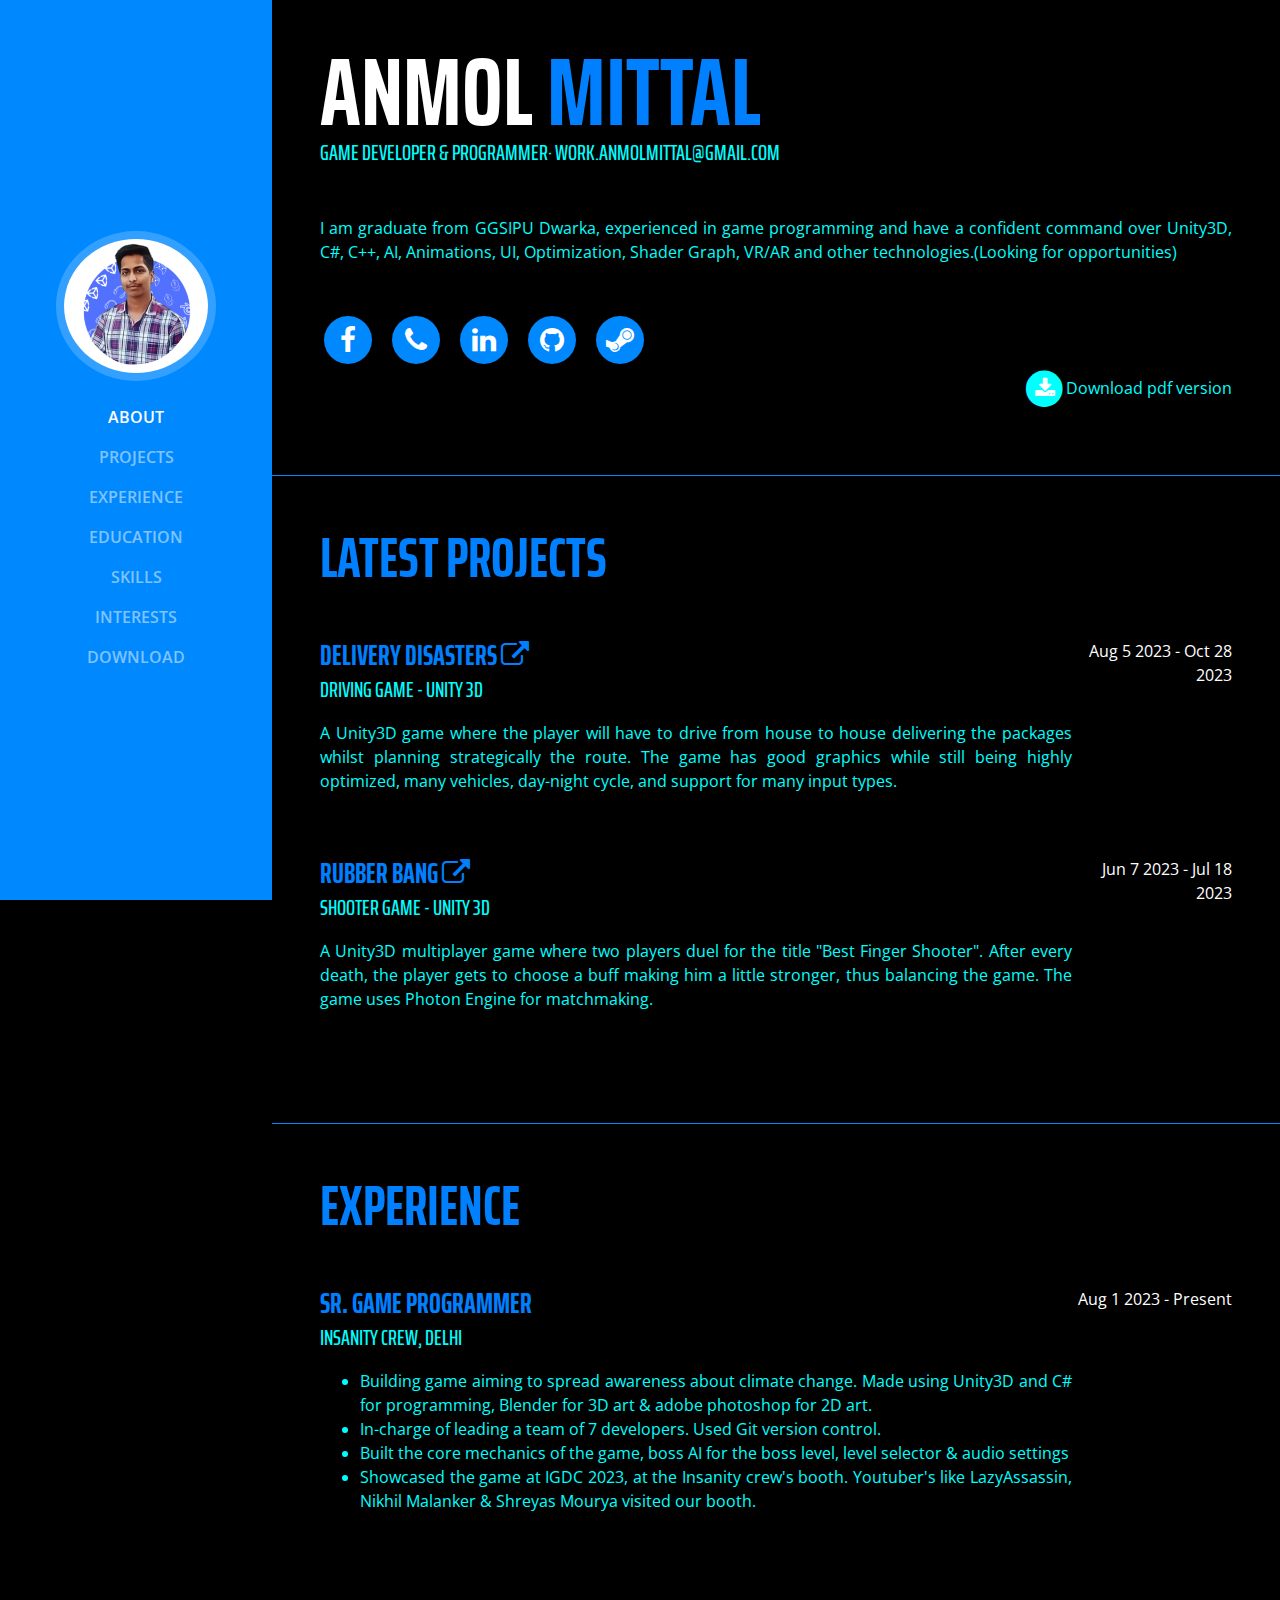
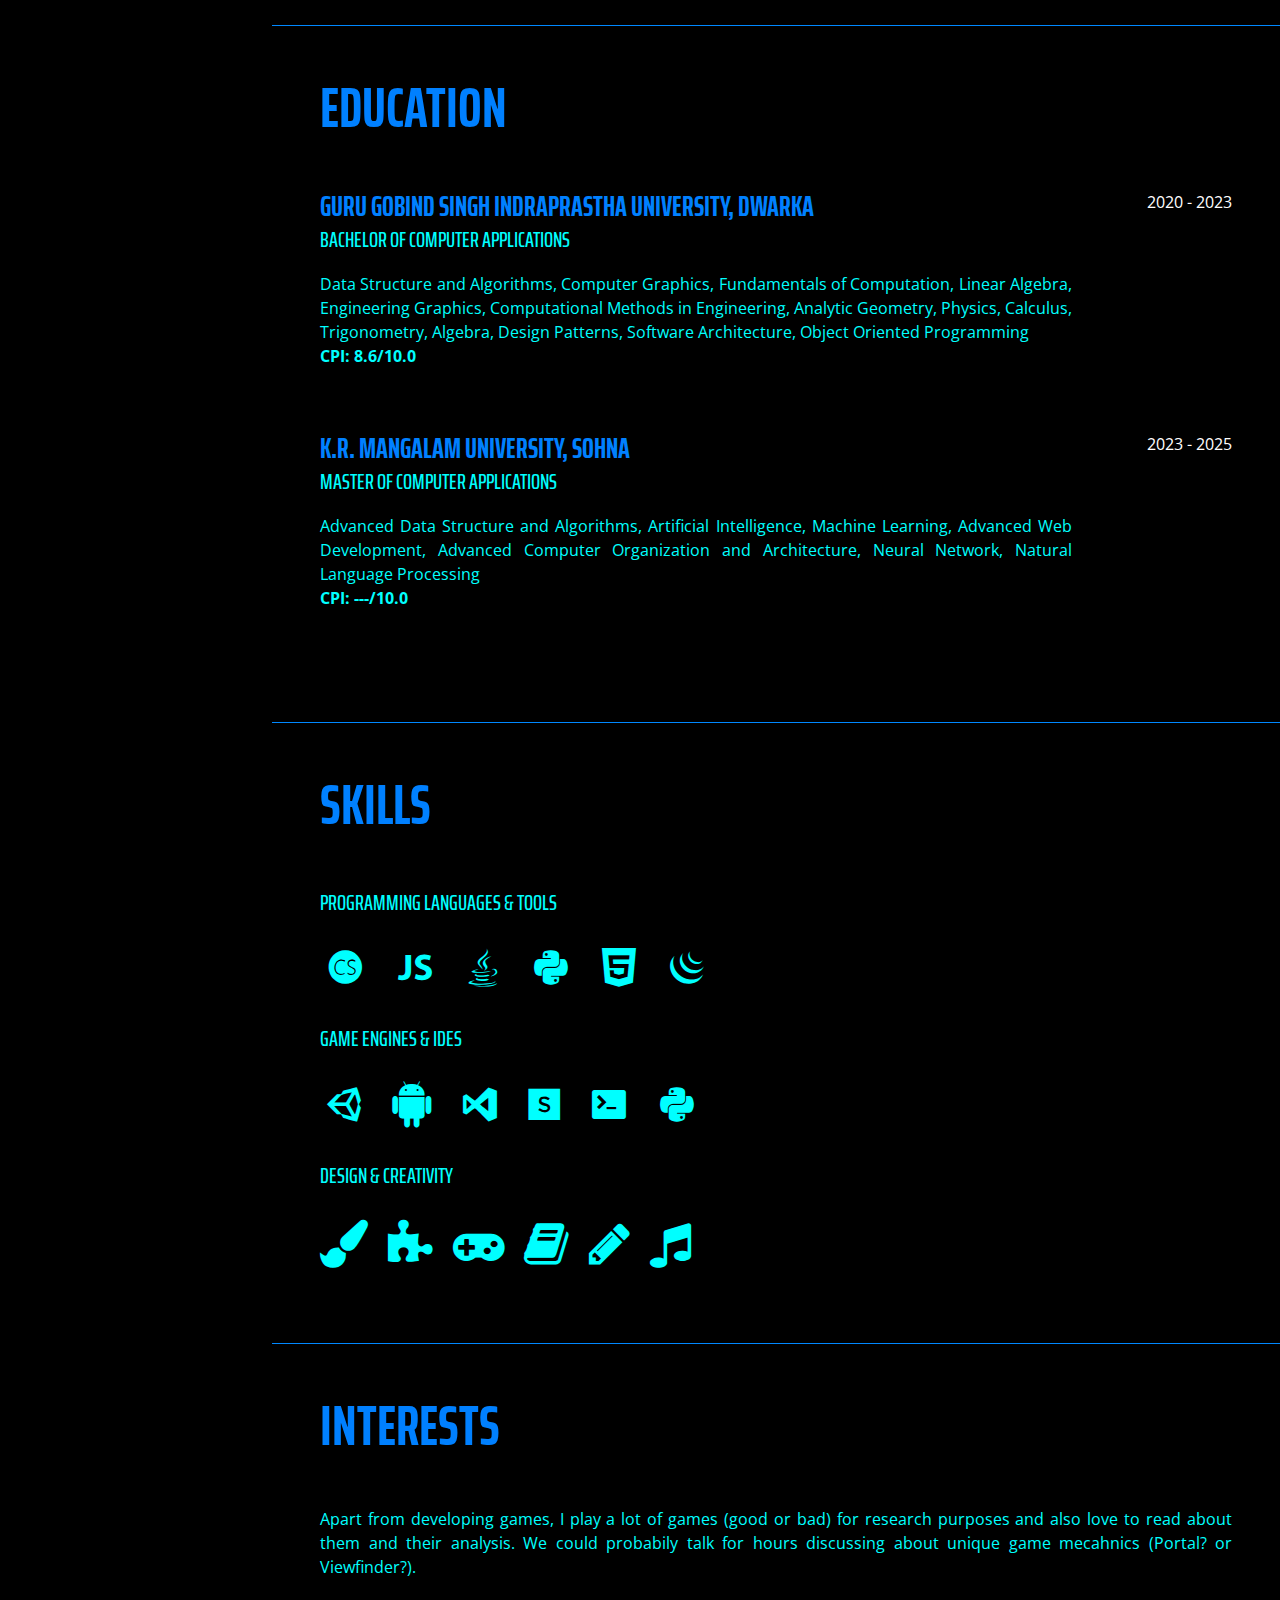
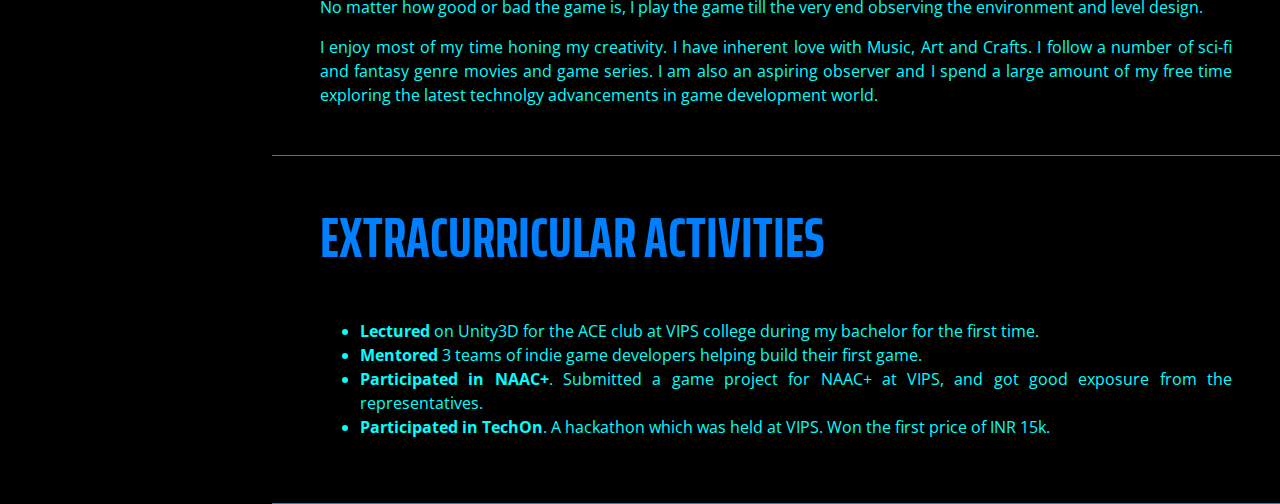
==== resume/index.html @ c1fe66d9 "Initial Commit" ====
<!DOCTYPE html>
<html lang="en">

  <head>

    <meta charset="utf-8">
    <meta name="viewport" content="width=device-width, initial-scale=1, shrink-to-fit=no">
    <meta name="description" content="Game Programmer and Developer Portfolio of Anmol Mittal, GGSIPU Dwarka BCA graduate. Experienced in Unity3D, C#, C++, Gameplay Prototyping, Unity Programming, Shader and many more.">
    <meta name="author" content="Anmol Mittal, work.anmolmittal@gmail.com">
    <meta name="keywords" content="Game, Programmer, Gameplay, Developer, Indie, Developer, Portfolio, Resume, Unity, Unity3D, C#, C++, C, Python, India, Indian, AR, VR, MR, Mixed, Reality, AI, 3D, 2D,">
    <meta property="og:image" content="..\img\Potrait.jpg">

    <title>Game Developer Resume, Anmol Mittal</title>

    <!-- Bootstrap core CSS -->
    <link href="vendor/bootstrap/css/bootstrap.min.css" rel="stylesheet">

    <!-- Custom fonts for this template -->
    <link href="https://fonts.googleapis.com/css?family=Saira+Extra+Condensed" rel="stylesheet">
    <link href="https://fonts.googleapis.com/css?family=Open+Sans" rel="stylesheet">
    <link href="../vendor/font-awesome/css/font-awesome.min.css" rel="stylesheet">
    <link href="vendor/devicons/css/devicons.min.css" rel="stylesheet">
    <link href="vendor/simple-line-icons/css/simple-line-icons.css" rel="stylesheet">

    <!-- Custom styles for this template -->
    <link href="css/resume.min.css" rel="stylesheet">

  </head>

  <body id="page-top">

    <nav class="navbar navbar-expand-lg navbar-dark bg-primary fixed-top" id="sideNav">
      <a class="navbar-brand js-scroll-trigger" target="_parent"  href="..">
        <span class="d-block d-lg-none">Anmol Mittal</span>
        <span class="d-none d-lg-block">
          <img class="img-fluid img-profile rounded-circle mx-auto mb-2" src="../img/Potrait.jpg"  alt="Anmol Mittal, Game Programmer" title="Anmol Mittal">
        </span>
      </a>
      <button class="bg-primary navbar-toggler" type="button" data-toggle="collapse" data-target="#navbarSupportedContent" aria-controls="navbarSupportedContent" aria-expanded="false" aria-label="Toggle navigation" style="outline:0px">
        <span class="navbar-toggler-icon"></span>
      </button>
      <div class="bg-primary collapse navbar-collapse" id="navbarSupportedContent">
        <ul class="navbar-nav">
          <li class="nav-item">
            <a id="ScrollTo-about" class="nav-link js-scroll-trigger" href="#about">About</a>
          </li>
          <li class="nav-item">
            <a id="ScrollTo-publication" class="nav-link js-scroll-trigger" href="#publication">Projects</a>
          </li>
          <li class="nav-item">
            <a id="ScrollTo-experience" class="nav-link js-scroll-trigger" href="#experience">Experience</a>
          </li>
          <li class="nav-item">
            <a id="ScrollTo-education" class="nav-link js-scroll-trigger" href="#education">Education</a>
          </li>
          <li class="nav-item">
            <a id="ScrollTo-skills" class="nav-link js-scroll-trigger" href="#skills">Skills</a>
          </li>
          <li class="nav-item">
            <a id="ScrollTo-interests" class="nav-link js-scroll-trigger" href="#interests">Interests</a>
          </li>
          <li class="nav-item">
            <a class="nav-link js-scroll-trigger" href="CV.pdf" download="CV.pdf">Download</a>
          </li>
        </ul>
      </div>
    </nav>

    <div class="container-fluid p-0">

      <section class="resume-section p-3 p-lg-5 d-flex d-column" id="about">
        <div class="my-auto">
          <a target="_parent"  href="..">
            <h1 class="mb-0">
              <span class="text-primary">Anmol</span>
              Mittal
            </h1>
          </a>
          <div class="subheading mb-5">Game Developer & Programmer·
            <a href="mailto:work.anmolmittal@gmail.com">work.anmolmittal@gmail.com</a>
          </div>
          <p class="mb-5">I am graduate from GGSIPU Dwarka, experienced in game programming and have a confident command over Unity3D, C#, C++, AI, Animations, UI, Optimization, Shader Graph, VR/AR and other technologies.(Looking for opportunities)</p>
          <ul class="list-inline list-social-icons mb-0">
            <li class="list-inline-item">
              <a href="https://www.instagram.com/gamedev_anmol/" target="_blank">
                <span class="fa-stack fa-lg">
                  <i class="fa fa-circle fa-stack-2x"></i>
                  <i class="fa fa-facebook fa-stack-1x fa-inverse"></i>
                </span>
              </a>
            </li>
            <li class="list-inline-item">
              <a href="tel:+919810838879">
                <span class="fa-stack fa-lg">
                  <i class="fa fa-circle fa-stack-2x"></i>
                  <i class="fa fa-phone fa-stack-1x fa-inverse"></i>
                </span>
              </a>
            </li>
            <li class="list-inline-item">
              <a href="https://www.linkedin.com/in/anmol-mittal-programmer/" target="_blank">
                <span class="fa-stack fa-lg">
                  <i class="fa fa-circle fa-stack-2x"></i>
                  <i class="fa fa-linkedin fa-stack-1x fa-inverse"></i>
                </span>
              </a>
            </li>
            <li class="list-inline-item">
              <a href="https://github.com/Anmol-1903" target="_blank">
                <span class="fa-stack fa-lg">
                  <i class="fa fa-circle fa-stack-2x"></i>
                  <i class="fa fa-github fa-stack-1x fa-inverse"></i>
                </span>
              </a>
            </li>
            <li class="list-inline-item">
              <a href="https://anmol-1903.itch.io/" target="_blank">
                <span class="fa-stack fa-lg">
                  <i class="fa fa-circle fa-stack-2x"></i>
                  <i class="fa fa-steam fa-stack-1x fa-inverse"></i>
                </span>
              </a>
            </li>
          </ul>
          <p style="float: right" class="list-inline-item">
            <a href="CV.pdf" download="CV.pdf">
              <span class="fa-stack fa-lg">
                <i class="fa fa-circle fa-stack-2x"></i>
                <i class="fa fa-download fa-stack-1x fa-inverse"></i>
              </span>Download pdf version
            </a>
          </p>
        </div>
      </section>

      
      <section class="resume-section p-3 p-lg-5 d-flex flex-column" id="publication">
          <div class="my-auto">
            <h2 class="mb-5">Latest Projects</h2>
  
            <div class="resume-item d-flex flex-column flex-md-row mb-5">
              <div class="resume-content mr-auto">
                <a target="_blank" href="https://anmol-1903.itch.io/delivery-disasters"><h3 class="mb-0">Delivery Disasters <i class="fa fa-external-link"></i></h3></a>
                <div class="subheading mb-3">Driving game - Unity 3D</div>
                <p>A Unity3D game where the player will have to drive from house to house delivering the packages whilst planning strategically the route. The game has good graphics while still being highly optimized, many vehicles, day-night cycle, and support for many input types.</p>
              </div>
              <div class="resume-date text-md-right">
                <span class="text-primary">Aug 5 2023 - Oct 28 2023</span>
              </div>
            </div> 

          <div class="resume-item d-flex flex-column flex-md-row mb-5">
            <div class="resume-content mr-auto">
              <a target="_blank" href="https://anmol-1903.itch.io/rubber-bang"><h3 class="mb-0">Rubber Bang <i class="fa fa-external-link"></i></h3></a>
              <div class="subheading mb-3">Shooter game - Unity 3D</div>
              <p>A Unity3D multiplayer game where two players duel for the title "Best Finger Shooter". After every death, the player gets to choose a buff making him a little stronger, thus balancing the game. The game uses Photon Engine for matchmaking.</p>
            </div>
            <div class="resume-date text-md-right">
              <span class="text-primary">Jun 7 2023 - Jul 18 2023</span>
            </div>
          </div>
    </section> 

      <section class="resume-section p-3 p-lg-5 d-flex flex-column" id="experience">
        <div class="my-auto">
          <h2 class="mb-5">Experience</h2>

          <div class="resume-item d-flex flex-column flex-md-row mb-5">
            <div class="resume-content mr-auto">
              <h3 class="mb-0">Sr. Game Programmer</h3>
              <div class="subheading mb-3">Insanity Crew, Delhi</div>
              <ul>
                  <li>Building game aiming to spread awareness about climate change. Made using Unity3D and C# for programming, Blender for 3D art & adobe photoshop for 2D art.</li>
                  <li>In-charge of leading a team of 7 developers. Used Git version control. </li>
                  <li>Built the core mechanics of the game, boss AI for the boss level, level selector & audio settings</li>
                  <li>Showcased the game at IGDC 2023, at the Insanity crew's booth. Youtuber's like LazyAssassin, Nikhil Malanker & Shreyas Mourya visited our booth.</li>
              </ul>
            </div>
            <div class="resume-date text-md-right">
              <span class="text-primary">Aug 1 2023 - Present</span>
            </div>
          </div>
        </section>


      <section class="resume-section p-3 p-lg-5 d-flex flex-column" id="education">
        <div class="my-auto">
          <h2 class="mb-5">Education</h2>

          <div class="resume-item d-flex flex-column flex-md-row mb-5">
            <div class="resume-content mr-auto">
              <h3 class="mb-0">Guru Gobind Singh Indraprastha University, Dwarka</h3>
              <div class="subheading mb-3">Bachelor of Computer Applications</div>
              <div>Data Structure and Algorithms, Computer Graphics, Fundamentals of Computation, Linear Algebra, Engineering Graphics, Computational Methods in Engineering, Analytic Geometry, Physics, Calculus, Trigonometry, Algebra, Design Patterns, Software Architecture, Object Oriented Programming</div>
              <p><b>CPI: 8.6/10.0</b></p>
            </div>
            <div class="resume-date text-md-right">
              <span class="text-primary">2020 - 2023</span>
            </div>
          </div>

        </div>
          <div class="resume-item d-flex flex-column flex-md-row mb-5">
            <div class="resume-content mr-auto">
              <h3 class="mb-0">K.R. Mangalam University, Sohna</h3>
              <div class="subheading mb-3">Master of Computer Applications</div>
              <div> Advanced Data Structure and Algorithms, Artificial Intelligence, Machine Learning, Advanced Web Development, Advanced Computer Organization and Architecture, Neural Network, Natural Language Processing</div>
              <p><b>CPI: ---/10.0</b></p>
            </div>
            <div class="resume-date text-md-right">
              <span class="text-primary">2023 - 2025</span>
            </div>
          </div>
      </section>

      <section class="resume-section p-3 p-lg-5 d-flex flex-column" id="skills">
        <div class="my-auto">
          <h2 class="mb-5">Skills</h2>
          
          <div class="subheading mb-3">Programming Languages &amp; Tools</div>
          <ul class="list-inline list-icons">
            <li class="list-inline-item">
              <i class="devicons devicons-scriptcs"></i>
            </li>
            <li class="list-inline-item">
              <i class="devicons devicons-javascript"></i>
            </li>
            <li class="list-inline-item">
              <i class="devicons devicons-java"></i>
            </li>
            <li class="list-inline-item">
              <i class="devicons devicons-python"></i>
            </li>
            <li class="list-inline-item">
              <i class="devicons devicons-html5"></i>
            </li>
            <li class="list-inline-item">
              <i class="devicons devicons-jquery"></i>
            </li>
          </ul>
          <div class="subheading mb-3">Game Engines &amp; IDEs</div>
          <ul class="list-inline list-icons">
            <li class="list-inline-item">
              <i class="devicons devicons-unity_small"></i>
            </li>
            <li class="list-inline-item">
              <i class="devicons devicons-android"></i>
            </li>
            <li class="list-inline-item">
              <i class="devicons devicons-visualstudio"></i>
            </li>
            <li class="list-inline-item">
              <i class="devicons devicons-sublime"></i>
            </li>
            <li class="list-inline-item">
              <i class="devicons devicons-terminal"></i>
            </li>
            <li class="list-inline-item">
              <i class="devicons devicons-python"></i>
            </li>
          </ul>
          <div class="subheading mb-3">Design &amp; Creativity</div>
          <ul class="list-inline list-icons">
            <li class="list-inline-item">
              <i class="fa fa-paint-brush"></i>
            </li>
            <li class="list-inline-item">
              <i class="fa fa-puzzle-piece"></i>
            </li>
            <li class="list-inline-item">
              <i class="fa fa-gamepad"></i>
            </li>
            <li class="list-inline-item">
              <i class="fa fa-book"></i>
            </li>
            <li class="list-inline-item">
              <i class="fa fa-pencil"></i>
            </li>
            <li class="list-inline-item">
              <i class="fa fa-music"></i>
            </li>
          </ul>
        </div>
      </section>      

      <section class="resume-section p-3 p-lg-5 d-flex flex-column" id="interests">
        <div class="my-auto">
          <h2 class="mb-5">Interests</h2>
          <p>Apart from developing games, I play a lot of games (good or bad) for research purposes and also love to read about them and their analysis. We could probabily talk for hours discussing about unique game mecahnics (Portal? or Viewfinder?).</p>
          <p>No matter how good or bad the game is, I play the game till the very end observing the environment and level design.</p>
          <p class="mb-0">I enjoy most of my time honing my creativity. I have inherent love with Music, Art and Crafts. I follow a number of sci-fi and fantasy genre movies and game series. I am also an aspiring observer and I spend a large amount of my free time exploring the latest technolgy advancements in game development world.</p>
        </div>
      </section>

      <section class="resume-section p-3 p-lg-5 d-flex flex-column" id="extracurricular">
        <div class="my-auto">
          <h2 class="mb-5">Extracurricular Activities</h2>
          <ul>
            <li><b>Lectured</b> on Unity3D for the ACE club at VIPS college during my bachelor for the first time.</li>
            <li><b>Mentored</b> 3 teams of indie game developers helping build their first game.</li>
            <li><b>Participated in NAAC+</b>. Submitted a game project for NAAC+ at VIPS, and got good exposure from the representatives.</li>
            <li><b>Participated in TechOn</b>. A hackathon which was held at VIPS. Won the first price of INR 15k.</li>
        </ul>
        </div>
      </section>

    </div>

    <!-- Bootstrap core JavaScript -->
    <script src="../vendor/jquery/jquery.min.js"></script>
    <script src="vendor/bootstrap/js/bootstrap.bundle.min.js"></script>

    <!-- Plugin JavaScript -->
    <script src="vendor/jquery-easing/jquery.easing.min.js"></script>

    <!-- Custom scripts for this template -->
    <script src="js/resume.min.js"></script>
    <script src="js/resumeHeight.js"></script>

  </body>

</html>
---- resume/vendor/devicons/css/devicons.min.css ----
/*!
 *  Devicons 1.8.0 made by Theodore Vorillas / http://vorillaz.com 
 */
@font-face{font-family:devicons;src:url(../fonts/devicons.eot?xqxft6);src:url(../fonts/devicons.eot?#iefixxqxft6) format("embedded-opentype"),url(../fonts/devicons.woff?xqxft6) format("woff"),url(../fonts/devicons.ttf?xqxft6) format("truetype"),url(../fonts/devicons.svg?xqxft6#devicons) format("svg");font-weight:400;font-style:normal}.devicons{font-family:devicons;speak:none;font-style:normal;font-weight:400;font-variant:normal;text-transform:none;line-height:1;-webkit-font-smoothing:antialiased;-moz-osx-font-smoothing:grayscale}.devicons-git:before{content:"\e602"}.devicons-git_compare:before{content:"\e628"}.devicons-git_branch:before{content:"\e625"}.devicons-git_commit:before{content:"\e629"}.devicons-git_pull_request:before{content:"\e626"}.devicons-git_merge:before{content:"\e627"}.devicons-bitbucket:before{content:"\e603"}.devicons-github_alt:before{content:"\e608"}.devicons-github_badge:before{content:"\e609"}.devicons-github:before{content:"\e60a"}.devicons-github_full:before{content:"\e617"}.devicons-java:before{content:"\e638"}.devicons-ruby:before{content:"\e639"}.devicons-scala:before{content:"\e637"}.devicons-python:before{content:"\e63c"}.devicons-go:before{content:"\e624"}.devicons-ruby_on_rails:before{content:"\e63b"}.devicons-django:before{content:"\e61d"}.devicons-markdown:before{content:"\e63e"}.devicons-php:before{content:"\e63d"}.devicons-mysql:before{content:"\e604"}.devicons-streamline:before{content:"\e605"}.devicons-database:before{content:"\e606"}.devicons-laravel:before{content:"\e63f"}.devicons-javascript:before{content:"\e64e"}.devicons-angular:before{content:"\e653"}.devicons-backbone:before{content:"\e652"}.devicons-coffeescript:before{content:"\e651"}.devicons-jquery:before{content:"\e650"}.devicons-modernizr:before{content:"\e620"}.devicons-jquery_ui:before{content:"\e654"}.devicons-ember:before{content:"\e61b"}.devicons-dojo:before{content:"\e61c"}.devicons-nodejs:before{content:"\e619"}.devicons-nodejs_small:before{content:"\e618"}.devicons-javascript_shield:before{content:"\e64f"}.devicons-bootstrap:before{content:"\e647"}.devicons-sass:before{content:"\e64b"}.devicons-css3_full:before{content:"\e64a"}.devicons-css3:before{content:"\e649"}.devicons-html5:before{content:"\e636"}.devicons-html5_multimedia:before{content:"\e632"}.devicons-html5_device_access:before{content:"\e633"}.devicons-html5_3d_effects:before{content:"\e635"}.devicons-html5_connectivity:before{content:"\e634"}.devicons-ghost_small:before{content:"\e614"}.devicons-ghost:before{content:"\e61f"}.devicons-magento:before{content:"\e640"}.devicons-joomla:before{content:"\e641"}.devicons-jekyll_small:before{content:"\e60d"}.devicons-drupal:before{content:"\e642"}.devicons-wordpress:before{content:"\e60b"}.devicons-grunt:before{content:"\e64c"}.devicons-bower:before{content:"\e64d"}.devicons-npm:before{content:"\e61e"}.devicons-yahoo_small:before{content:"\e62b"}.devicons-yahoo:before{content:"\e615"}.devicons-bing_small:before{content:"\e600"}.devicons-windows:before{content:"\e60f"}.devicons-linux:before{content:"\e612"}.devicons-ubuntu:before{content:"\e63a"}.devicons-android:before{content:"\e60e"}.devicons-apple:before{content:"\e611"}.devicons-appstore:before{content:"\e613"}.devicons-phonegap:before{content:"\e630"}.devicons-blackberry:before{content:"\e623"}.devicons-stackoverflow:before{content:"\e610"}.devicons-techcrunch:before{content:"\e62c"}.devicons-codrops:before{content:"\e62f"}.devicons-css_tricks:before{content:"\e601"}.devicons-smashing_magazine:before{content:"\e62d"}.devicons-netmagazine:before{content:"\e62e"}.devicons-codepen:before{content:"\e616"}.devicons-cssdeck:before{content:"\e62a"}.devicons-hackernews:before{content:"\e61a"}.devicons-dropbox:before{content:"\e607"}.devicons-google_drive:before{content:"\e631"}.devicons-visualstudio:before{content:"\e60c"}.devicons-unity_small:before{content:"\e621"}.devicons-raspberry_pi:before{content:"\e622"}.devicons-chrome:before{content:"\e643"}.devicons-ie:before{content:"\e644"}.devicons-firefox:before{content:"\e645"}.devicons-opera:before{content:"\e646"}.devicons-safari:before{content:"\e648"}.devicons-swift:before{content:"\e655"}.devicons-symfony:before{content:"\e656"}.devicons-symfony_badge:before{content:"\e657"}.devicons-less:before{content:"\e658"}.devicons-stylus:before{content:"\e659"}.devicons-trello:before{content:"\e65a"}.devicons-atlassian:before{content:"\e65b"}.devicons-jira:before{content:"\e65c"}.devicons-envato:before{content:"\e65d"}.devicons-snap_svg:before{content:"\e65e"}.devicons-raphael:before{content:"\e65f"}.devicons-google_analytics:before{content:"\e660"}.devicons-compass:before{content:"\e661"}.devicons-onedrive:before{content:"\e662"}.devicons-gulp:before{content:"\e663"}.devicons-atom:before{content:"\e664"}.devicons-cisco:before{content:"\e665"}.devicons-nancy:before{content:"\e666"}.devicons-clojure:before{content:"\e668"}.devicons-clojure_alt:before{content:"\e66a"}.devicons-perl:before{content:"\e669"}.devicons-celluloid:before{content:"\e66b"}.devicons-w3c:before{content:"\e66c"}.devicons-redis:before{content:"\e66d"}.devicons-postgresql:before{content:"\e66e"}.devicons-webplatform:before{content:"\e66f"}.devicons-jenkins:before{content:"\e667"}.devicons-requirejs:before{content:"\e670"}.devicons-opensource:before{content:"\e671"}.devicons-typo3:before{content:"\e672"}.devicons-uikit:before{content:"\e673"}.devicons-doctrine:before{content:"\e674"}.devicons-groovy:before{content:"\e675"}.devicons-nginx:before{content:"\e676"}.devicons-haskell:before{content:"\e677"}.devicons-zend:before{content:"\e678"}.devicons-gnu:before{content:"\e679"}.devicons-yeoman:before{content:"\e67a"}.devicons-heroku:before{content:"\e67b"}.devicons-debian:before{content:"\e67d"}.devicons-travis:before{content:"\e67e"}.devicons-dotnet:before{content:"\e67f"}.devicons-codeigniter:before{content:"\e680"}.devicons-javascript_badge:before{content:"\e681"}.devicons-yii:before{content:"\e682"}.devicons-msql_server:before{content:"\e67c"}.devicons-composer:before{content:"\e683"}.devicons-krakenjs_badge:before{content:"\e684"}.devicons-krakenjs:before{content:"\e685"}.devicons-mozilla:before{content:"\e686"}.devicons-firebase:before{content:"\e687"}.devicons-sizzlejs:before{content:"\e688"}.devicons-creativecommons:before{content:"\e689"}.devicons-creativecommons_badge:before{content:"\e68a"}.devicons-mitlicence:before{content:"\e68b"}.devicons-senchatouch:before{content:"\e68c"}.devicons-bugsense:before{content:"\e68d"}.devicons-extjs:before{content:"\e68e"}.devicons-mootools_badge:before{content:"\e68f"}.devicons-mootools:before{content:"\e690"}.devicons-ruby_rough:before{content:"\e691"}.devicons-komodo:before{content:"\e692"}.devicons-coda:before{content:"\e693"}.devicons-bintray:before{content:"\e694"}.devicons-terminal:before{content:"\e695"}.devicons-code:before{content:"\e696"}.devicons-responsive:before{content:"\e697"}.devicons-dart:before{content:"\e698"}.devicons-aptana:before{content:"\e699"}.devicons-mailchimp:before{content:"\e69a"}.devicons-netbeans:before{content:"\e69b"}.devicons-dreamweaver:before{content:"\e69c"}.devicons-brackets:before{content:"\e69d"}.devicons-eclipse:before{content:"\e69e"}.devicons-cloud9:before{content:"\e69f"}.devicons-scrum:before{content:"\e6a0"}.devicons-prolog:before{content:"\e6a1"}.devicons-terminal_badge:before{content:"\e6a2"}.devicons-code_badge:before{content:"\e6a3"}.devicons-mongodb:before{content:"\e6a4"}.devicons-meteor:before{content:"\e6a5"}.devicons-meteorfull:before{content:"\e6a6"}.devicons-fsharp:before{content:"\e6a7"}.devicons-rust:before{content:"\e6a8"}.devicons-ionic:before{content:"\e6a9"}.devicons-sublime:before{content:"\e6aa"}.devicons-appcelerator:before{content:"\e6ab"}.devicons-asterisk:before{content:"\e6ac"}.devicons-aws:before{content:"\e6ad"}.devicons-digital-ocean:before{content:"\e6ae"}.devicons-dlang:before{content:"\e6af"}.devicons-docker:before{content:"\e6b0"}.devicons-erlang:before{content:"\e6b1"}.devicons-google-cloud-platform:before{content:"\e6b2"}.devicons-grails:before{content:"\e6b3"}.devicons-illustrator:before{content:"\e6b4"}.devicons-intellij:before{content:"\e6b5"}.devicons-materializecss:before{content:"\e6b6"}.devicons-openshift:before{content:"\e6b7"}.devicons-photoshop:before{content:"\e6b8"}.devicons-rackspace:before{content:"\e6b9"}.devicons-react:before{content:"\e6ba"}.devicons-redhat:before{content:"\e6bb"}.devicons-scriptcs:before{content:"\e6bc"}.devicons-sqllite:before{content:"\e6c4"}.devicons-vim:before{content:"\e6c5"}
---- resume/vendor/simple-line-icons/css/simple-line-icons.css ----
@font-face {
  font-family: 'simple-line-icons';
  src: url('../fonts/Simple-Line-Icons.eot?v=2.4.0');
  src: url('../fonts/Simple-Line-Icons.eot?v=2.4.0#iefix') format('embedded-opentype'), url('../fonts/Simple-Line-Icons.woff2?v=2.4.0') format('woff2'), url('../fonts/Simple-Line-Icons.ttf?v=2.4.0') format('truetype'), url('../fonts/Simple-Line-Icons.woff?v=2.4.0') format('woff'), url('../fonts/Simple-Line-Icons.svg?v=2.4.0#simple-line-icons') format('svg');
  font-weight: normal;
  font-style: normal;
}
/*
 Use the following CSS code if you want to have a class per icon.
 Instead of a list of all class selectors, you can use the generic [class*="icon-"] selector, but it's slower:
*/
.icon-user,
.icon-people,
.icon-user-female,
.icon-user-follow,
.icon-user-following,
.icon-user-unfollow,
.icon-login,
.icon-logout,
.icon-emotsmile,
.icon-phone,
.icon-call-end,
.icon-call-in,
.icon-call-out,
.icon-map,
.icon-location-pin,
.icon-direction,
.icon-directions,
.icon-compass,
.icon-layers,
.icon-menu,
.icon-list,
.icon-options-vertical,
.icon-options,
.icon-arrow-down,
.icon-arrow-left,
.icon-arrow-right,
.icon-arrow-up,
.icon-arrow-up-circle,
.icon-arrow-left-circle,
.icon-arrow-right-circle,
.icon-arrow-down-circle,
.icon-check,
.icon-clock,
.icon-plus,
.icon-minus,
.icon-close,
.icon-event,
.icon-exclamation,
.icon-organization,
.icon-trophy,
.icon-screen-smartphone,
.icon-screen-desktop,
.icon-plane,
.icon-notebook,
.icon-mustache,
.icon-mouse,
.icon-magnet,
.icon-energy,
.icon-disc,
.icon-cursor,
.icon-cursor-move,
.icon-crop,
.icon-chemistry,
.icon-speedometer,
.icon-shield,
.icon-screen-tablet,
.icon-magic-wand,
.icon-hourglass,
.icon-graduation,
.icon-ghost,
.icon-game-controller,
.icon-fire,
.icon-eyeglass,
.icon-envelope-open,
.icon-envelope-letter,
.icon-bell,
.icon-badge,
.icon-anchor,
.icon-wallet,
.icon-vector,
.icon-speech,
.icon-puzzle,
.icon-printer,
.icon-present,
.icon-playlist,
.icon-pin,
.icon-picture,
.icon-handbag,
.icon-globe-alt,
.icon-globe,
.icon-folder-alt,
.icon-folder,
.icon-film,
.icon-feed,
.icon-drop,
.icon-drawer,
.icon-docs,
.icon-doc,
.icon-diamond,
.icon-cup,
.icon-calculator,
.icon-bubbles,
.icon-briefcase,
.icon-book-open,
.icon-basket-loaded,
.icon-basket,
.icon-bag,
.icon-action-undo,
.icon-action-redo,
.icon-wrench,
.icon-umbrella,
.icon-trash,
.icon-tag,
.icon-support,
.icon-frame,
.icon-size-fullscreen,
.icon-size-actual,
.icon-shuffle,
.icon-share-alt,
.icon-share,
.icon-rocket,
.icon-question,
.icon-pie-chart,
.icon-pencil,
.icon-note,
.icon-loop,
.icon-home,
.icon-grid,
.icon-graph,
.icon-microphone,
.icon-music-tone-alt,
.icon-music-tone,
.icon-earphones-alt,
.icon-earphones,
.icon-equalizer,
.icon-like,
.icon-dislike,
.icon-control-start,
.icon-control-rewind,
.icon-control-play,
.icon-control-pause,
.icon-control-forward,
.icon-control-end,
.icon-volume-1,
.icon-volume-2,
.icon-volume-off,
.icon-calendar,
.icon-bulb,
.icon-chart,
.icon-ban,
.icon-bubble,
.icon-camrecorder,
.icon-camera,
.icon-cloud-download,
.icon-cloud-upload,
.icon-envelope,
.icon-eye,
.icon-flag,
.icon-heart,
.icon-info,
.icon-key,
.icon-link,
.icon-lock,
.icon-lock-open,
.icon-magnifier,
.icon-magnifier-add,
.icon-magnifier-remove,
.icon-paper-clip,
.icon-paper-plane,
.icon-power,
.icon-refresh,
.icon-reload,
.icon-settings,
.icon-star,
.icon-symbol-female,
.icon-symbol-male,
.icon-target,
.icon-credit-card,
.icon-paypal,
.icon-social-tumblr,
.icon-social-twitter,
.icon-social-facebook,
.icon-social-instagram,
.icon-social-linkedin,
.icon-social-pinterest,
.icon-social-github,
.icon-social-google,
.icon-social-reddit,
.icon-social-skype,
.icon-social-dribbble,
.icon-social-behance,
.icon-social-foursqare,
.icon-social-soundcloud,
.icon-social-spotify,
.icon-social-stumbleupon,
.icon-social-youtube,
.icon-social-dropbox,
.icon-social-vkontakte,
.icon-social-steam {
  font-family: 'simple-line-icons';
  speak: none;
  font-style: normal;
  font-weight: normal;
  font-variant: normal;
  text-transform: none;
  line-height: 1;
  /* Better Font Rendering =========== */
  -webkit-font-smoothing: antialiased;
  -moz-osx-font-smoothing: grayscale;
}
.icon-user:before {
  content: "\e005";
}
.icon-people:before {
  content: "\e001";
}
.icon-user-female:before {
  content: "\e000";
}
.icon-user-follow:before {
  content: "\e002";
}
.icon-user-following:before {
  content: "\e003";
}
.icon-user-unfollow:before {
  content: "\e004";
}
.icon-login:before {
  content: "\e066";
}
.icon-logout:before {
  content: "\e065";
}
.icon-emotsmile:before {
  content: "\e021";
}
.icon-phone:before {
  content: "\e600";
}
.icon-call-end:before {
  content: "\e048";
}
.icon-call-in:before {
  content: "\e047";
}
.icon-call-out:before {
  content: "\e046";
}
.icon-map:before {
  content: "\e033";
}
.icon-location-pin:before {
  content: "\e096";
}
.icon-direction:before {
  content: "\e042";
}
.icon-directions:before {
  content: "\e041";
}
.icon-compass:before {
  content: "\e045";
}
.icon-layers:before {
  content: "\e034";
}
.icon-menu:before {
  content: "\e601";
}
.icon-list:before {
  content: "\e067";
}
.icon-options-vertical:before {
  content: "\e602";
}
.icon-options:before {
  content: "\e603";
}
.icon-arrow-down:before {
  content: "\e604";
}
.icon-arrow-left:before {
  content: "\e605";
}
.icon-arrow-right:before {
  content: "\e606";
}
.icon-arrow-up:before {
  content: "\e607";
}
.icon-arrow-up-circle:before {
  content: "\e078";
}
.icon-arrow-left-circle:before {
  content: "\e07a";
}
.icon-arrow-right-circle:before {
  content: "\e079";
}
.icon-arrow-down-circle:before {
  content: "\e07b";
}
.icon-check:before {
  content: "\e080";
}
.icon-clock:before {
  content: "\e081";
}
.icon-plus:before {
  content: "\e095";
}
.icon-minus:before {
  content: "\e615";
}
.icon-close:before {
  content: "\e082";
}
.icon-event:before {
  content: "\e619";
}
.icon-exclamation:before {
  content: "\e617";
}
.icon-organization:before {
  content: "\e616";
}
.icon-trophy:before {
  content: "\e006";
}
.icon-screen-smartphone:before {
  content: "\e010";
}
.icon-screen-desktop:before {
  content: "\e011";
}
.icon-plane:before {
  content: "\e012";
}
.icon-notebook:before {
  content: "\e013";
}
.icon-mustache:before {
  content: "\e014";
}
.icon-mouse:before {
  content: "\e015";
}
.icon-magnet:before {
  content: "\e016";
}
.icon-energy:before {
  content: "\e020";
}
.icon-disc:before {
  content: "\e022";
}
.icon-cursor:before {
  content: "\e06e";
}
.icon-cursor-move:before {
  content: "\e023";
}
.icon-crop:before {
  content: "\e024";
}
.icon-chemistry:before {
  content: "\e026";
}
.icon-speedometer:before {
  content: "\e007";
}
.icon-shield:before {
  content: "\e00e";
}
.icon-screen-tablet:before {
  content: "\e00f";
}
.icon-magic-wand:before {
  content: "\e017";
}
.icon-hourglass:before {
  content: "\e018";
}
.icon-graduation:before {
  content: "\e019";
}
.icon-ghost:before {
  content: "\e01a";
}
.icon-game-controller:before {
  content: "\e01b";
}
.icon-fire:before {
  content: "\e01c";
}
.icon-eyeglass:before {
  content: "\e01d";
}
.icon-envelope-open:before {
  content: "\e01e";
}
.icon-envelope-letter:before {
  content: "\e01f";
}
.icon-bell:before {
  content: "\e027";
}
.icon-badge:before {
  content: "\e028";
}
.icon-anchor:before {
  content: "\e029";
}
.icon-wallet:before {
  content: "\e02a";
}
.icon-vector:before {
  content: "\e02b";
}
.icon-speech:before {
  content: "\e02c";
}
.icon-puzzle:before {
  content: "\e02d";
}
.icon-printer:before {
  content: "\e02e";
}
.icon-present:before {
  content: "\e02f";
}
.icon-playlist:before {
  content: "\e030";
}
.icon-pin:before {
  content: "\e031";
}
.icon-picture:before {
  content: "\e032";
}
.icon-handbag:before {
  content: "\e035";
}
.icon-globe-alt:before {
  content: "\e036";
}
.icon-globe:before {
  content: "\e037";
}
.icon-folder-alt:before {
  content: "\e039";
}
.icon-folder:before {
  content: "\e089";
}
.icon-film:before {
  content: "\e03a";
}
.icon-feed:before {
  content: "\e03b";
}
.icon-drop:before {
  content: "\e03e";
}
.icon-drawer:before {
  content: "\e03f";
}
.icon-docs:before {
  content: "\e040";
}
.icon-doc:before {
  content: "\e085";
}
.icon-diamond:before {
  content: "\e043";
}
.icon-cup:before {
  content: "\e044";
}
.icon-calculator:before {
  content: "\e049";
}
.icon-bubbles:before {
  content: "\e04a";
}
.icon-briefcase:before {
  content: "\e04b";
}
.icon-book-open:before {
  content: "\e04c";
}
.icon-basket-loaded:before {
  content: "\e04d";
}
.icon-basket:before {
  content: "\e04e";
}
.icon-bag:before {
  content: "\e04f";
}
.icon-action-undo:before {
  content: "\e050";
}
.icon-action-redo:before {
  content: "\e051";
}
.icon-wrench:before {
  content: "\e052";
}
.icon-umbrella:before {
  content: "\e053";
}
.icon-trash:before {
  content: "\e054";
}
.icon-tag:before {
  content: "\e055";
}
.icon-support:before {
  content: "\e056";
}
.icon-frame:before {
  content: "\e038";
}
.icon-size-fullscreen:before {
  content: "\e057";
}
.icon-size-actual:before {
  content: "\e058";
}
.icon-shuffle:before {
  content: "\e059";
}
.icon-share-alt:before {
  content: "\e05a";
}
.icon-share:before {
  content: "\e05b";
}
.icon-rocket:before {
  content: "\e05c";
}
.icon-question:before {
  content: "\e05d";
}
.icon-pie-chart:before {
  content: "\e05e";
}
.icon-pencil:before {
  content: "\e05f";
}
.icon-note:before {
  content: "\e060";
}
.icon-loop:before {
  content: "\e064";
}
.icon-home:before {
  content: "\e069";
}
.icon-grid:before {
  content: "\e06a";
}
.icon-graph:before {
  content: "\e06b";
}
.icon-microphone:before {
  content: "\e063";
}
.icon-music-tone-alt:before {
  content: "\e061";
}
.icon-music-tone:before {
  content: "\e062";
}
.icon-earphones-alt:before {
  content: "\e03c";
}
.icon-earphones:before {
  content: "\e03d";
}
.icon-equalizer:before {
  content: "\e06c";
}
.icon-like:before {
  content: "\e068";
}
.icon-dislike:before {
  content: "\e06d";
}
.icon-control-start:before {
  content: "\e06f";
}
.icon-control-rewind:before {
  content: "\e070";
}
.icon-control-play:before {
  content: "\e071";
}
.icon-control-pause:before {
  content: "\e072";
}
.icon-control-forward:before {
  content: "\e073";
}
.icon-control-end:before {
  content: "\e074";
}
.icon-volume-1:before {
  content: "\e09f";
}
.icon-volume-2:before {
  content: "\e0a0";
}
.icon-volume-off:before {
  content: "\e0a1";
}
.icon-calendar:before {
  content: "\e075";
}
.icon-bulb:before {
  content: "\e076";
}
.icon-chart:before {
  content: "\e077";
}
.icon-ban:before {
  content: "\e07c";
}
.icon-bubble:before {
  content: "\e07d";
}
.icon-camrecorder:before {
  content: "\e07e";
}
.icon-camera:before {
  content: "\e07f";
}
.icon-cloud-download:before {
  content: "\e083";
}
.icon-cloud-upload:before {
  content: "\e084";
}
.icon-envelope:before {
  content: "\e086";
}
.icon-eye:before {
  content: "\e087";
}
.icon-flag:before {
  content: "\e088";
}
.icon-heart:before {
  content: "\e08a";
}
.icon-info:before {
  content: "\e08b";
}
.icon-key:before {
  content: "\e08c";
}
.icon-link:before {
  content: "\e08d";
}
.icon-lock:before {
  content: "\e08e";
}
.icon-lock-open:before {
  content: "\e08f";
}
.icon-magnifier:before {
  content: "\e090";
}
.icon-magnifier-add:before {
  content: "\e091";
}
.icon-magnifier-remove:before {
  content: "\e092";
}
.icon-paper-clip:before {
  content: "\e093";
}
.icon-paper-plane:before {
  content: "\e094";
}
.icon-power:before {
  content: "\e097";
}
.icon-refresh:before {
  content: "\e098";
}
.icon-reload:before {
  content: "\e099";
}
.icon-settings:before {
  content: "\e09a";
}
.icon-star:before {
  content: "\e09b";
}
.icon-symbol-female:before {
  content: "\e09c";
}
.icon-symbol-male:before {
  content: "\e09d";
}
.icon-target:before {
  content: "\e09e";
}
.icon-credit-card:before {
  content: "\e025";
}
.icon-paypal:before {
  content: "\e608";
}
.icon-social-tumblr:before {
  content: "\e00a";
}
.icon-social-twitter:before {
  content: "\e009";
}
.icon-social-facebook:before {
  content: "\e00b";
}
.icon-social-instagram:before {
  content: "\e609";
}
.icon-social-linkedin:before {
  content: "\e60a";
}
.icon-social-pinterest:before {
  content: "\e60b";
}
.icon-social-github:before {
  content: "\e60c";
}
.icon-social-google:before {
  content: "\e60d";
}
.icon-social-reddit:before {
  content: "\e60e";
}
.icon-social-skype:before {
  content: "\e60f";
}
.icon-social-dribbble:before {
  content: "\e00d";
}
.icon-social-behance:before {
  content: "\e610";
}
.icon-social-foursqare:before {
  content: "\e611";
}
.icon-social-soundcloud:before {
  content: "\e612";
}
.icon-social-spotify:before {
  content: "\e613";
}
.icon-social-stumbleupon:before {
  content: "\e614";
}
.icon-social-youtube:before {
  content: "\e008";
}
.icon-social-dropbox:before {
  content: "\e00c";
}
.icon-social-vkontakte:before {
  content: "\e618";
}
.icon-social-steam:before {
  content: "\e620";
}
---- resume/css/resume.min.css ----
body {
    font-family: 'Open Sans', serif;
    padding-top: 54px;
    color: #00ffff;
    background-color: #000000;
}

@media (min-width:768px) {
    body {
        padding-top: 0;
        padding-left: 17rem;
        text-align: justify;
    }
}

h1,
h2,
h3,
h4,
h5,
h6 {
    font-family: 'Saira Extra Condensed', serif;
    font-weight: 700;
    text-transform: uppercase;
    color: #0080ff
}

h1 {
    font-size: 6rem;
    line-height: 5.5rem
}

h2 {
    font-size: 3.5rem
}

.subheading {
    text-transform: uppercase;
    font-weight: 500;
    font-family: 'Saira Extra Condensed', serif;
    font-size: 1.35rem
}

.list-social-icons a {
    color: #0088ff
}

.list-social-icons a:hover {
    color: #00ffff
}

.list-social-icons a .fa-lg {
    font-size: 1.75rem
}

.list-icons {
    font-size: 3rem
}

.list-icons .list-inline-item i:hover {
    color: rgb(255, 255, 255)
}

#sideNav .navbar-nav .nav-item .nav-link {
    font-weight: 600;
    text-transform: uppercase
}

@media (min-width:768px) {
    #sideNav {
        text-align: center;
        position: fixed;
        top: 0;
        left: 0;
        display: flex;
        flex-direction: column;
        width: 17rem;
        height: 100vh
    }

    #sideNav .navbar-brand {
        display: flex;
        margin: auto auto 0;
        padding: .5rem
    }

    #sideNav .navbar-brand .img-profile {
        max-width: 10rem;
        max-height: 10rem;
        border: .5rem solid rgba(255, 255, 255, .2)
    }

    #sideNav .navbar-collapse {
        display: flex;
        align-items: flex-start;
        flex-grow: 0;
        width: 100%;
        margin-bottom: auto
    }

    #sideNav .navbar-collapse .navbar-nav {
        flex-direction: column;
        width: 100%
    }

    #sideNav .navbar-collapse .navbar-nav .nav-item {
        display: block
    }

    #sideNav .navbar-collapse .navbar-nav .nav-item .nav-link {
        display: block
    }
}

section.resume-section {
    border-bottom: 1px solid #0088ff;
    padding-top: 5rem !important;
    padding-bottom: 5rem !important
}

section.resume-section .resume-item .resume-date {
    min-width: none
}

@media (min-width:768px) {
    section.resume-section {
        min-height: 0%
    }

    section.resume-section .resume-item .resume-date {
        min-width: 10rem
    }
}

@media (min-width:768px) {
    section.resume-section {
        padding-top: 3rem !important;
        padding-bottom: 3rem !important
    }
}

.bg-primary {
    background-color: #0088ff !important
}

.text-primary {
    color: #ffffff !important
}

a {
    color: #00ffff
}

a:active,
a:focus,
a:hover {
    color: #0088ff
}

::selection {
    text-shadow: none;
    background: #4740af;
    color: #fff
}
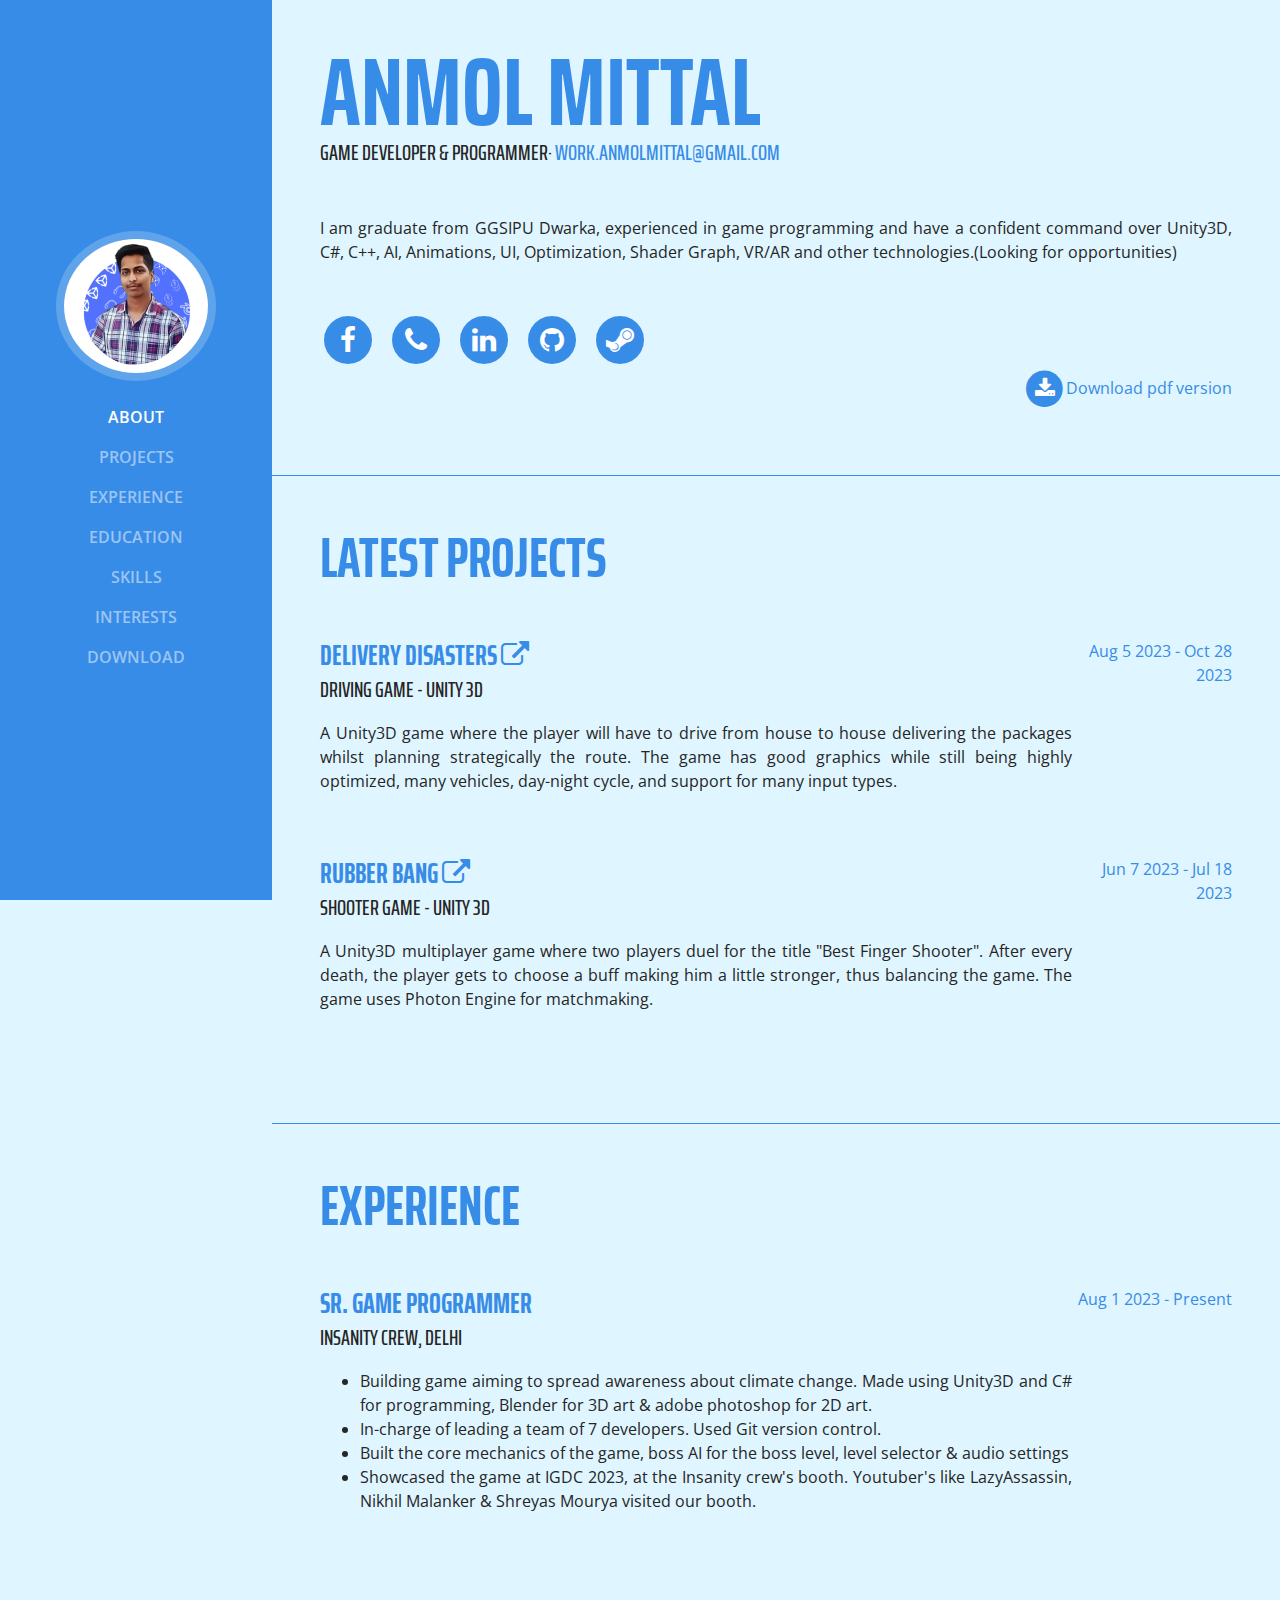
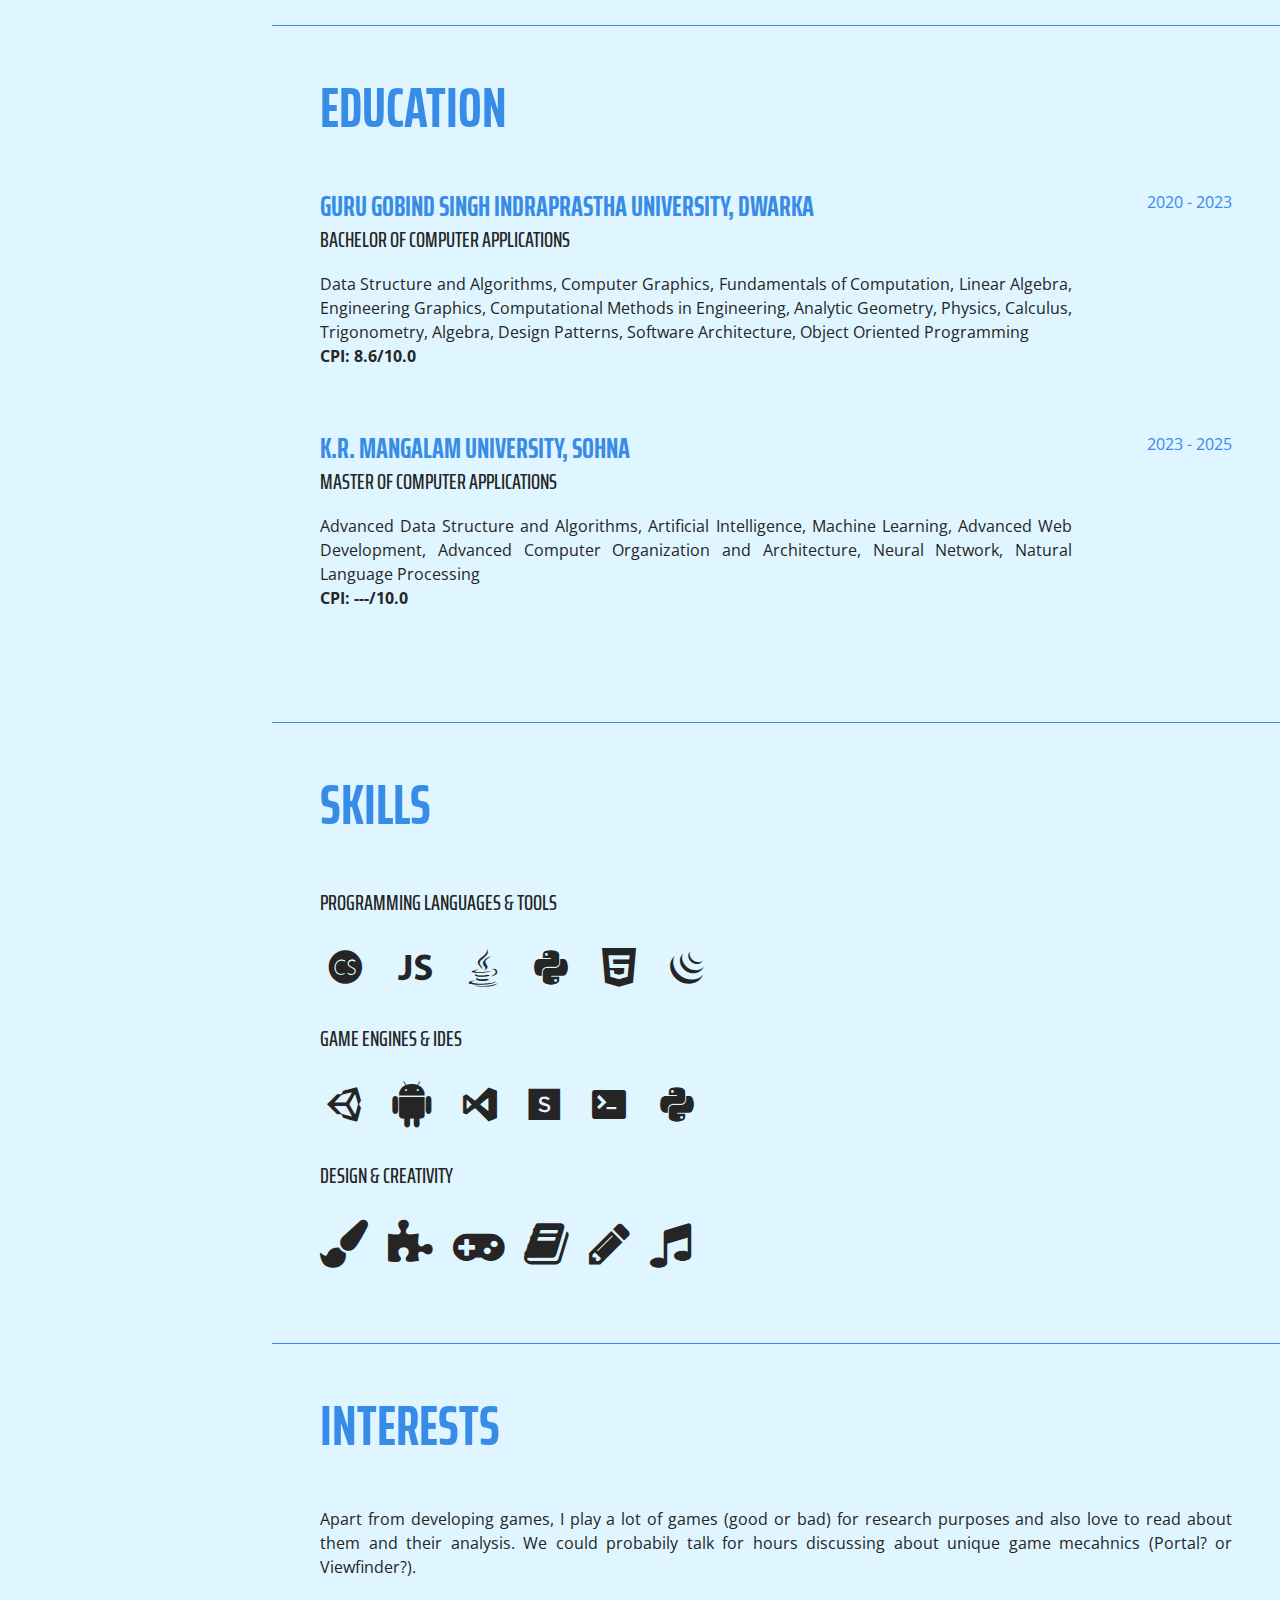
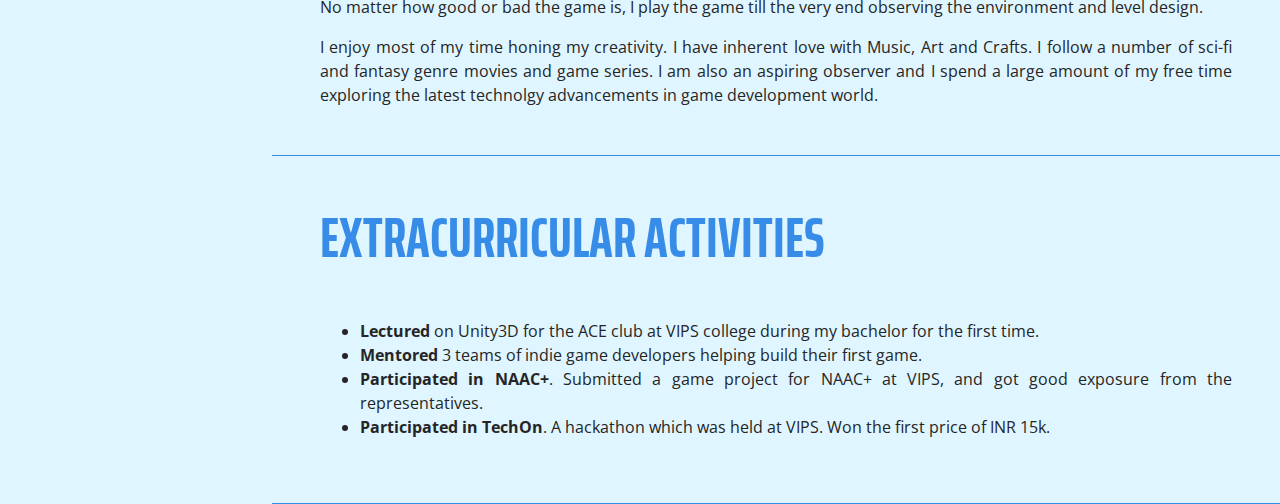
==== commit 79d383a6: "Media Query" ====
--- a/resume/index.html
+++ b/resume/index.html
@@ -27,7 +27,7 @@
 
   </head>
 
-  <body id="page-top">
+  <body id="page-top" class="Sidebar">
 
     <nav class="navbar navbar-expand-lg navbar-dark bg-primary fixed-top" id="sideNav">
       <a class="navbar-brand js-scroll-trigger" target="_parent"  href="..">
--- a/resume/css/resume.min.css
+++ b/resume/css/resume.min.css
@@ -1,8 +1,20 @@
+/* Default style for sidebar */
+.Sidebar {
+    display: block; /* Or whatever your default display property is */
+  }
+  
+  /* Media query to hide sidebar on mobile */
+  @media only screen and (max-width: 768px) {
+    .Sidebar {
+      display: none;
+    }
+  }
+  
 body {
     font-family: 'Open Sans', serif;
     padding-top: 54px;
-    color: #00ffff;
-    background-color: #000000;
+    color: #252525;
+    background-color: #DFF5FF;
 }
 
 @media (min-width:768px) {
@@ -22,7 +34,7 @@
     font-family: 'Saira Extra Condensed', serif;
     font-weight: 700;
     text-transform: uppercase;
-    color: #0080ff
+    color: #378CE7
 }
 
 h1 {
@@ -42,7 +54,7 @@
 }
 
 .list-social-icons a {
-    color: #0088ff
+    color: #378CE7
 }
 
 .list-social-icons a:hover {
@@ -113,7 +125,7 @@
 }
 
 section.resume-section {
-    border-bottom: 1px solid #0088ff;
+    border-bottom: 1px solid #378CE7;
     padding-top: 5rem !important;
     padding-bottom: 5rem !important
 }
@@ -140,25 +152,25 @@
 }
 
 .bg-primary {
-    background-color: #0088ff !important
+    background-color: #378CE7 !important
 }
 
 .text-primary {
-    color: #ffffff !important
+    color: #378CE7 !important
 }
 
 a {
-    color: #00ffff
+    color: #378CE7
 }
 
 a:active,
 a:focus,
 a:hover {
-    color: #0088ff
+    color: #378CE7
 }
 
 ::selection {
     text-shadow: none;
-    background: #4740af;
-    color: #fff
+    background: #378CE7;
+    color: #ffffff
 }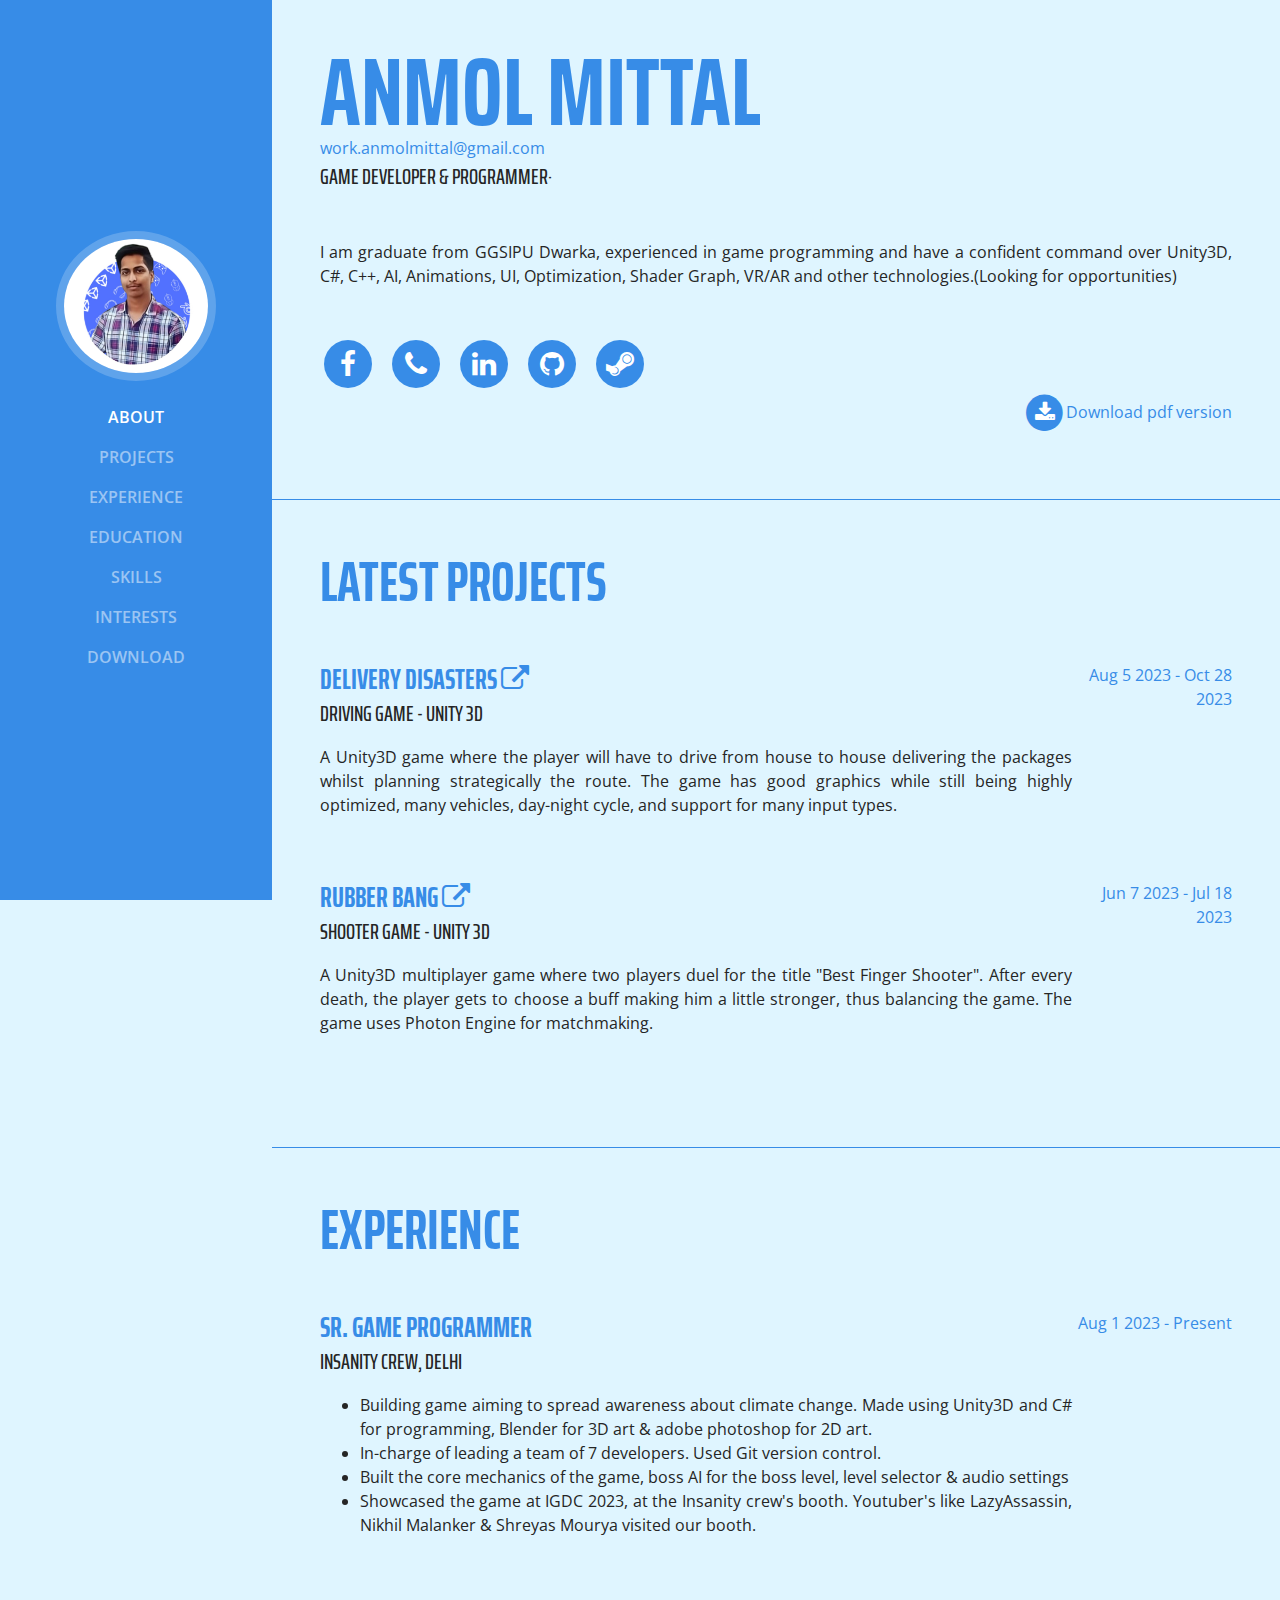
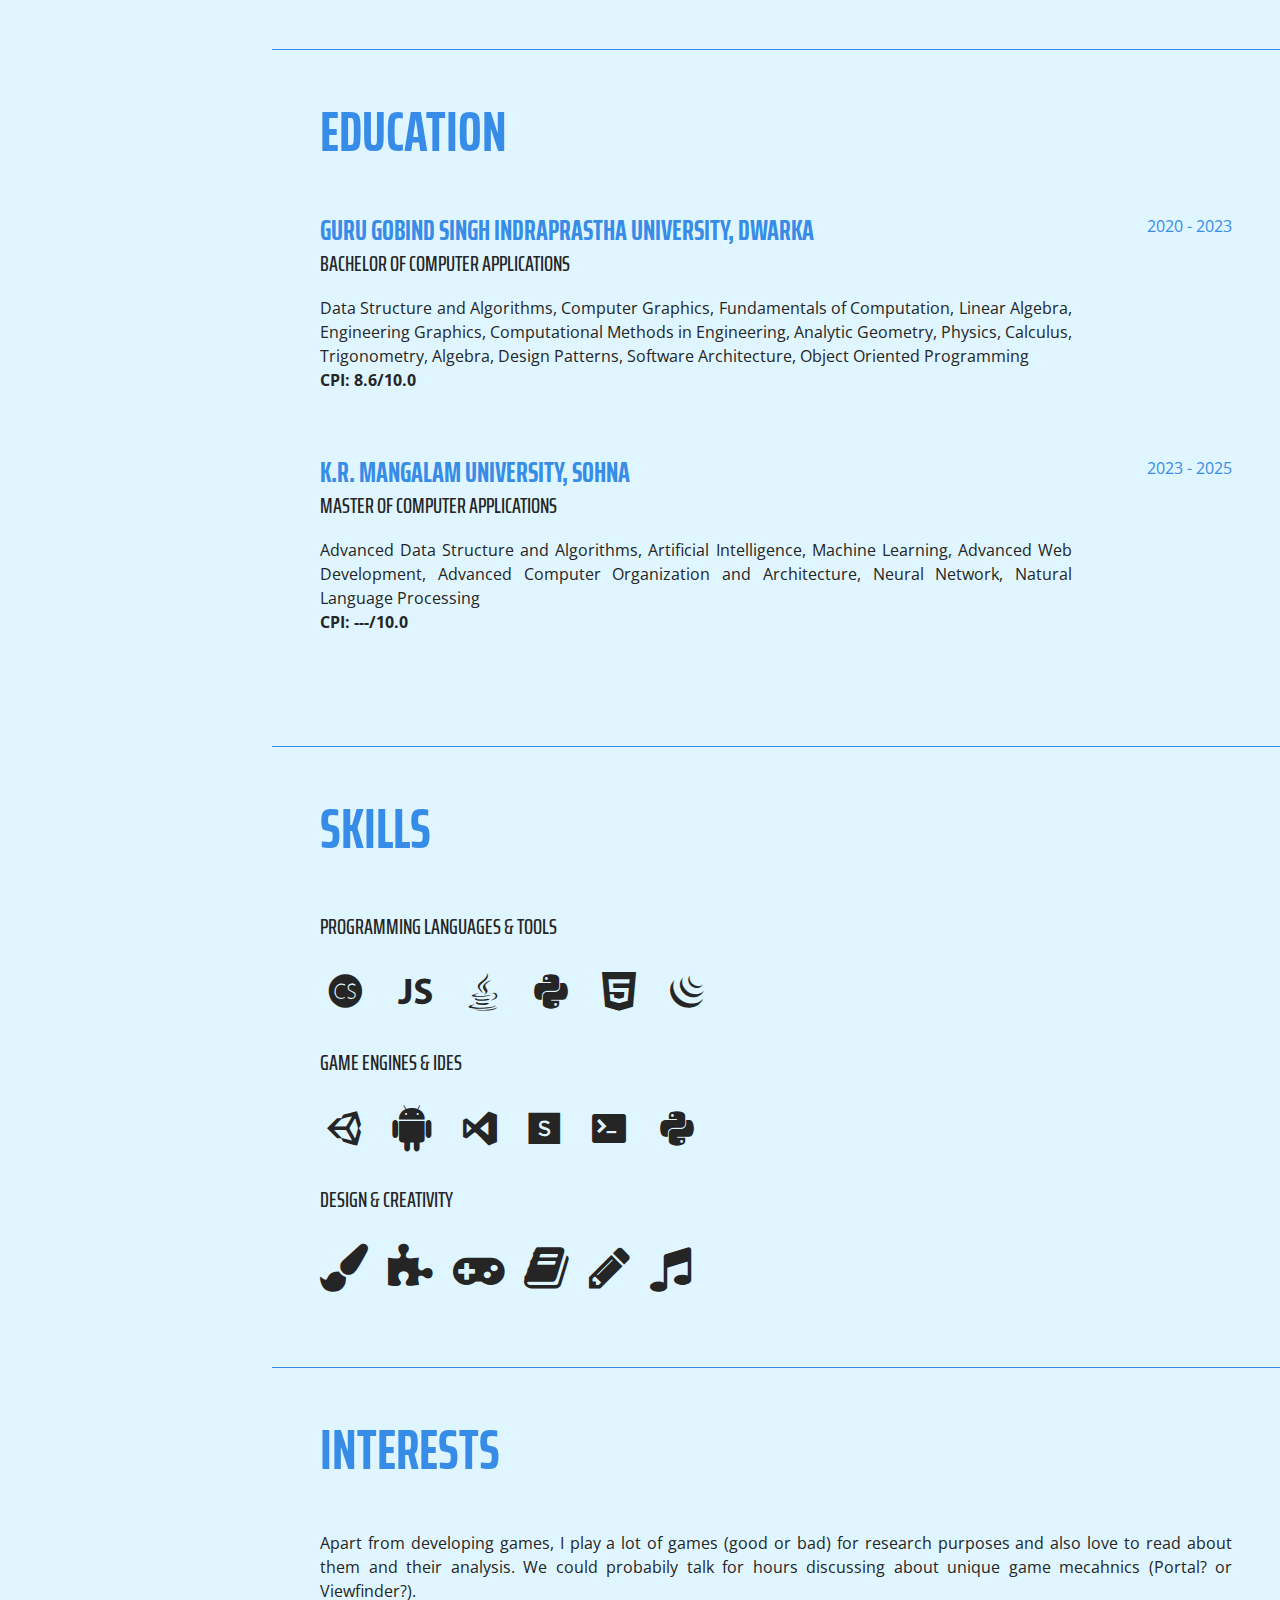
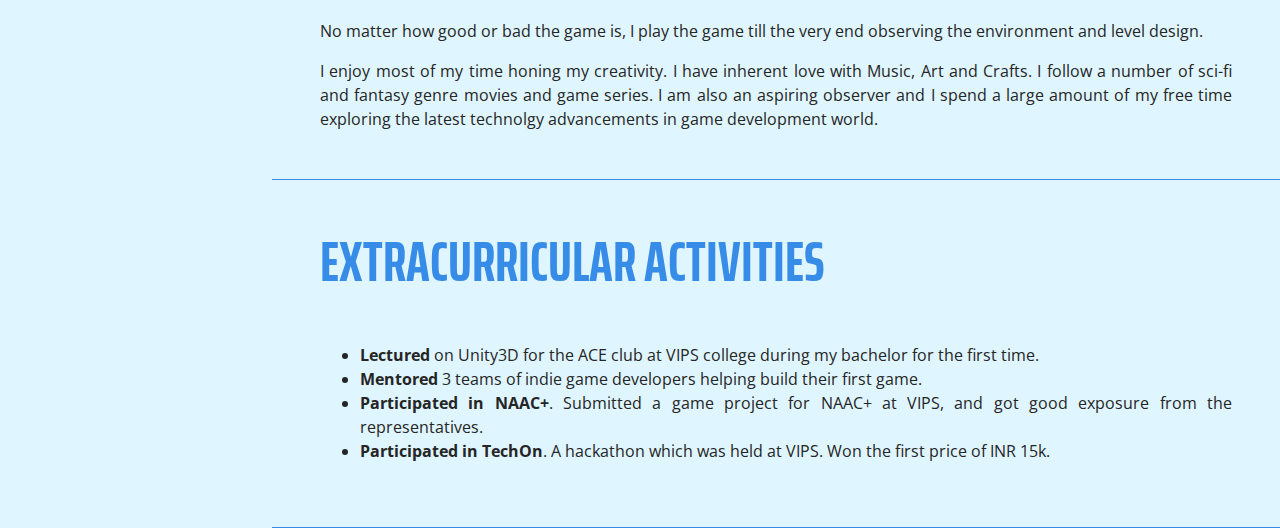
==== commit 3780fb3e: "Final Commits (Maybe)" ====
--- a/resume/index.html
+++ b/resume/index.html
@@ -27,7 +27,7 @@
 
   </head>
 
-  <body id="page-top" class="Sidebar">
+  <body id="page-top">
 
     <nav class="navbar navbar-expand-lg navbar-dark bg-primary fixed-top" id="sideNav">
       <a class="navbar-brand js-scroll-trigger" target="_parent"  href="..">
@@ -72,12 +72,12 @@
         <div class="my-auto">
           <a target="_parent"  href="..">
             <h1 class="mb-0">
-              <span class="text-primary">Anmol</span>
-              Mittal
+              <span class="text-primary">Anmol Mittal</span>
+              
             </h1>
           </a>
+          <a href="mailto:work.anmolmittal@gmail.com">work.anmolmittal@gmail.com</a>
           <div class="subheading mb-5">Game Developer & Programmer·
-            <a href="mailto:work.anmolmittal@gmail.com">work.anmolmittal@gmail.com</a>
           </div>
           <p class="mb-5">I am graduate from GGSIPU Dwarka, experienced in game programming and have a confident command over Unity3D, C#, C++, AI, Animations, UI, Optimization, Shader Graph, VR/AR and other technologies.(Looking for opportunities)</p>
           <ul class="list-inline list-social-icons mb-0">
--- a/resume/css/resume.min.css
+++ b/resume/css/resume.min.css
@@ -1,15 +1,55 @@
-/* Default style for sidebar */
-.Sidebar {
-    display: block; /* Or whatever your default display property is */
-  }
-  
   /* Media query to hide sidebar on mobile */
-  @media only screen and (max-width: 768px) {
-    .Sidebar {
+  @media (max-width:768px) {
+    #sideNav {
       display: none;
     }
   }
-  
+  @media (min-width:768px) {
+    #sideNav {
+        text-align: center;
+        position: fixed;
+        top: 0;
+        left: 0;
+        display: flex;
+        flex-direction: column;
+        width: 17rem;
+        height: 100vh
+    }
+
+    #sideNav .navbar-brand {
+        display: flex;
+        margin: auto auto 0;
+        padding: .5rem
+    }
+
+    #sideNav .navbar-brand .img-profile {
+        max-width: 10rem;
+        max-height: 10rem;
+        border: .5rem solid rgba(255, 255, 255, .2)
+    }
+
+    #sideNav .navbar-collapse {
+        display: flex;
+        align-items: flex-start;
+        flex-grow: 0;
+        width: 100%;
+        margin-bottom: auto
+    }
+
+    #sideNav .navbar-collapse .navbar-nav {
+        flex-direction: column;
+        width: 100%
+    }
+
+    #sideNav .navbar-collapse .navbar-nav .nav-item {
+        display: block
+    }
+
+    #sideNav .navbar-collapse .navbar-nav .nav-item .nav-link {
+        display: block
+    }
+}
+
 body {
     font-family: 'Open Sans', serif;
     padding-top: 54px;
@@ -78,51 +118,6 @@
     text-transform: uppercase
 }
 
-@media (min-width:768px) {
-    #sideNav {
-        text-align: center;
-        position: fixed;
-        top: 0;
-        left: 0;
-        display: flex;
-        flex-direction: column;
-        width: 17rem;
-        height: 100vh
-    }
-
-    #sideNav .navbar-brand {
-        display: flex;
-        margin: auto auto 0;
-        padding: .5rem
-    }
-
-    #sideNav .navbar-brand .img-profile {
-        max-width: 10rem;
-        max-height: 10rem;
-        border: .5rem solid rgba(255, 255, 255, .2)
-    }
-
-    #sideNav .navbar-collapse {
-        display: flex;
-        align-items: flex-start;
-        flex-grow: 0;
-        width: 100%;
-        margin-bottom: auto
-    }
-
-    #sideNav .navbar-collapse .navbar-nav {
-        flex-direction: column;
-        width: 100%
-    }
-
-    #sideNav .navbar-collapse .navbar-nav .nav-item {
-        display: block
-    }
-
-    #sideNav .navbar-collapse .navbar-nav .nav-item .nav-link {
-        display: block
-    }
-}
 
 section.resume-section {
     border-bottom: 1px solid #378CE7;
